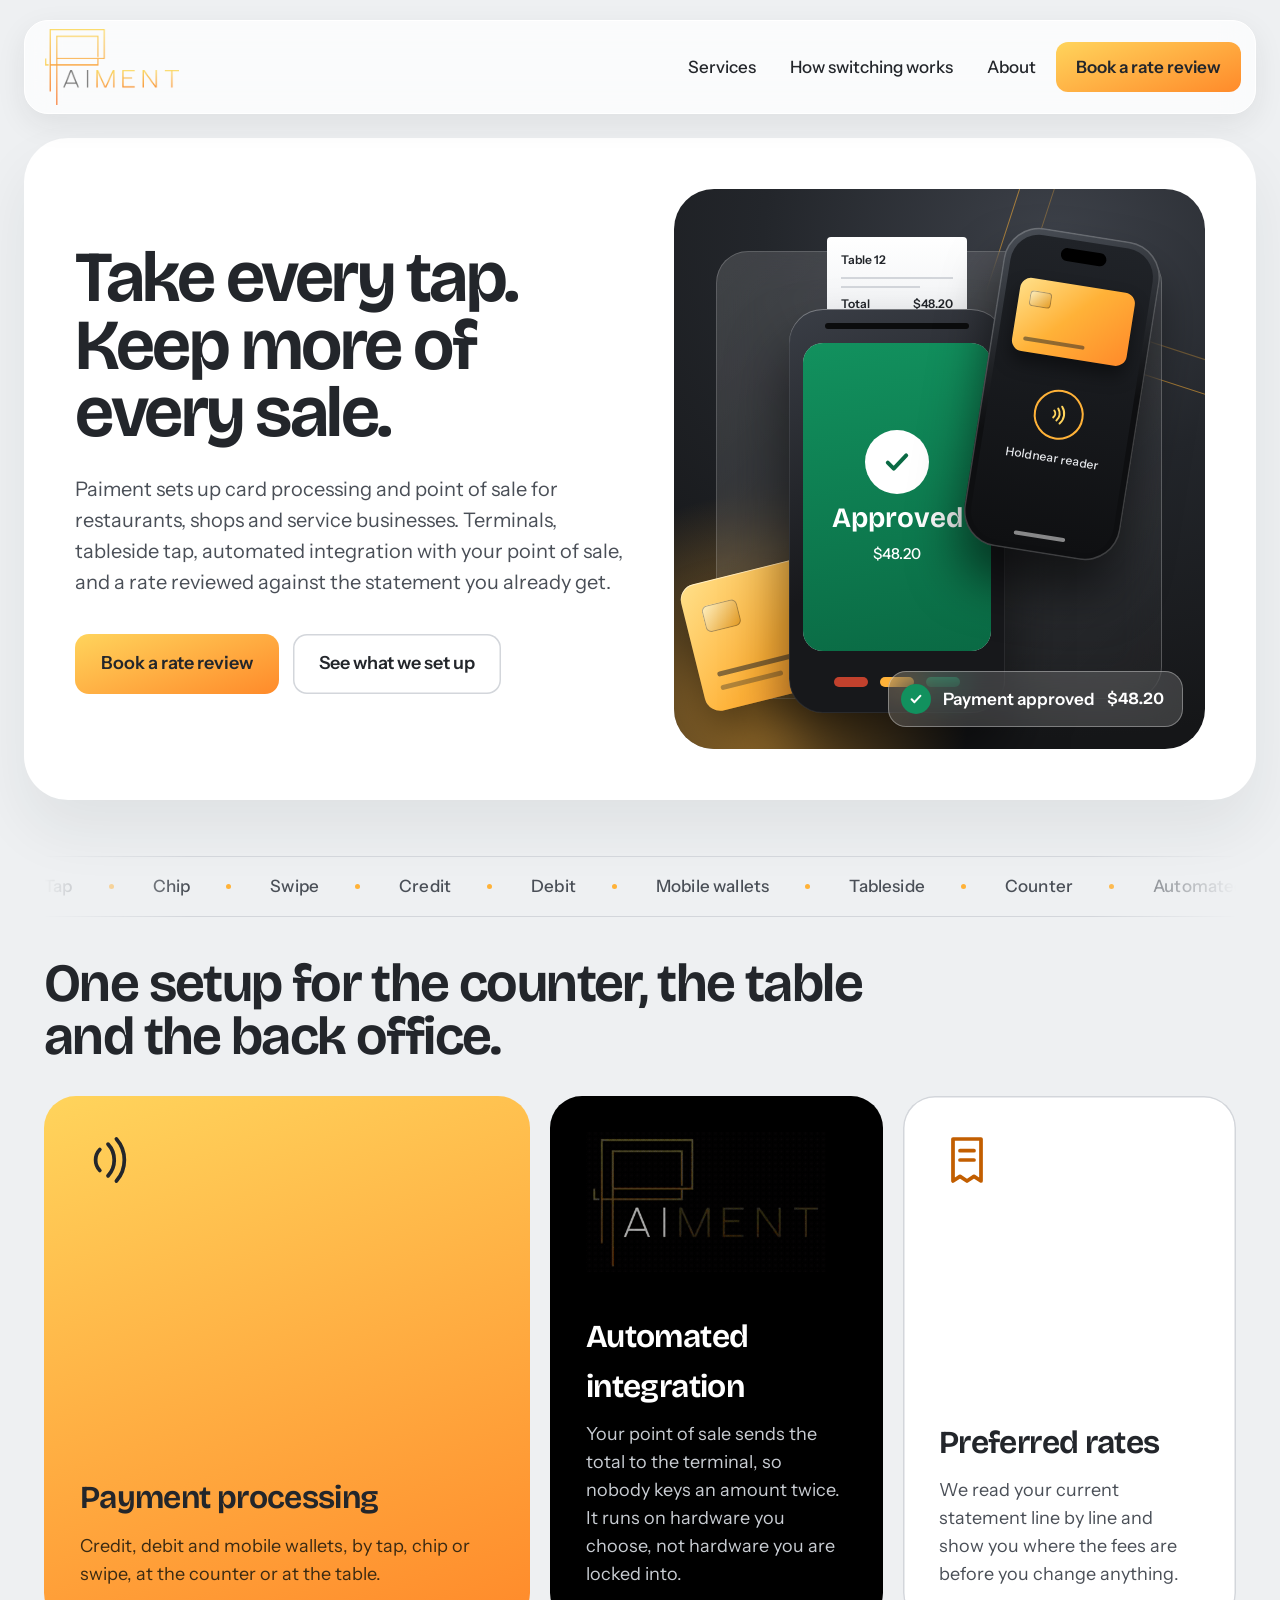
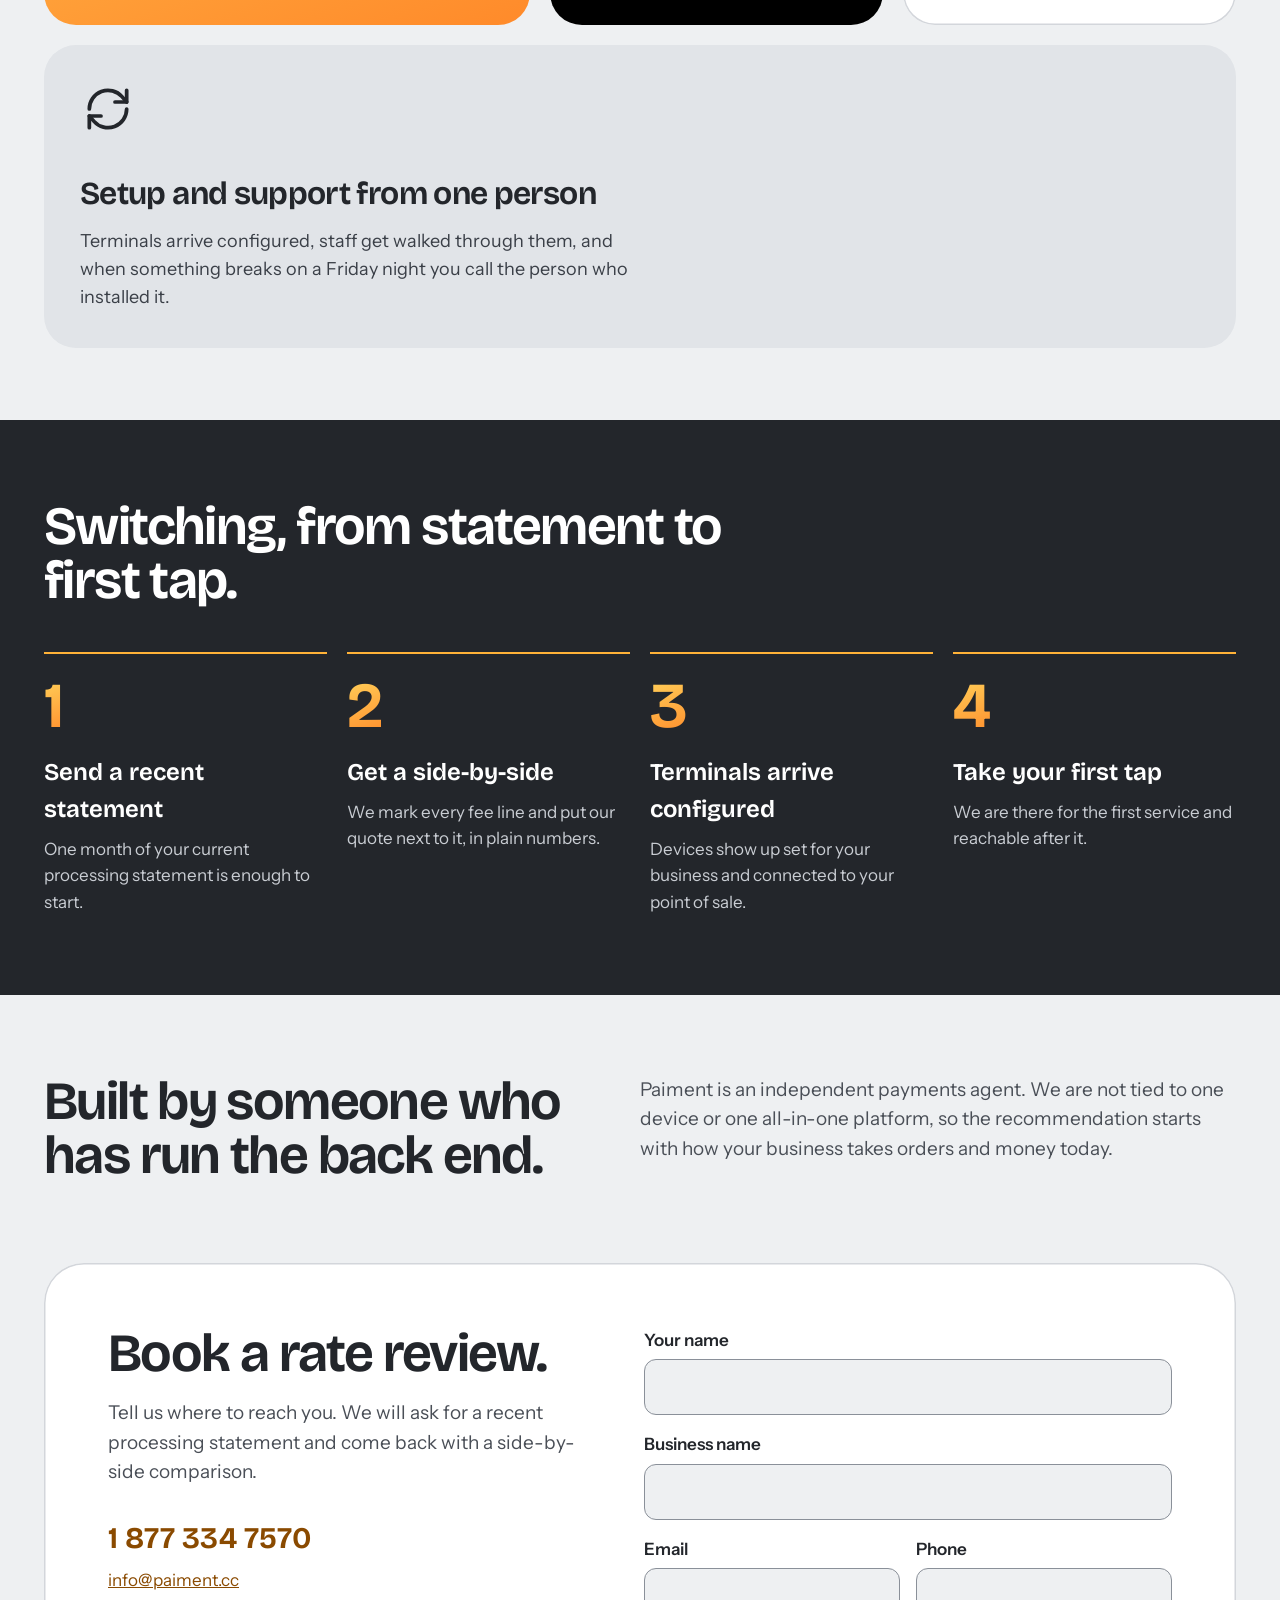
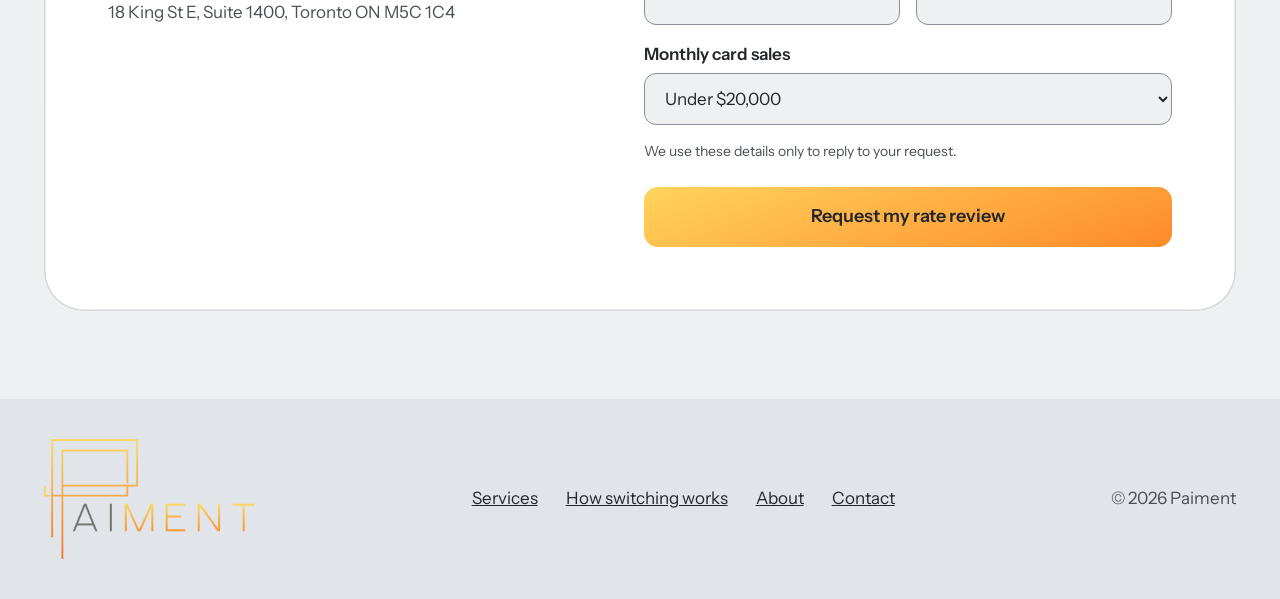
==== index.html @ a641438f "Add paiment.cc site, lead form, lead tracker and cPanel deploy config Co-Authored-By: Claude Fable 5" ====
<!doctype html>
<html lang="en">
<head>
<meta charset="utf-8">
<meta name="viewport" content="width=device-width, initial-scale=1">
<title>Paiment | Card processing and point of sale</title>
<meta name="description" content="Paiment sets up card processing and point of sale for restaurants, shops and service businesses: terminals, tableside tap, automated integration and a rate review.">
<meta property="og:title" content="Paiment: card processing and point of sale">
<meta property="og:description" content="Terminals, tableside tap, automated integration and a rate reviewed against your current statement.">
<meta property="og:type" content="website">
<link rel="icon" type="image/png" href="assets/favicon.png">
<link rel="preconnect" href="https://fonts.googleapis.com">
<link rel="preconnect" href="https://fonts.gstatic.com" crossorigin>
<link rel="stylesheet" href="https://fonts.googleapis.com/css2?family=Bricolage+Grotesque:opsz,wght@12..96,400..700&family=Instrument+Sans:wght@400;500;600&display=swap">
<link rel="stylesheet" href="assets/site.css">
<link rel="canonical" href="https://paiment.cc/">
<script type="application/ld+json">{"@context": "https://schema.org", "@type": "ProfessionalService", "name": "Paiment", "url": "https://paiment.cc/", "logo": "https://paiment.cc/assets/logo.png", "telephone": "+1-877-334-7570", "email": "info@paiment.cc", "description": "Card processing and point of sale setup for restaurants, shops and service businesses.", "address": {"@type": "PostalAddress", "streetAddress": "18 King St E, Suite 1400", "addressLocality": "Toronto", "addressRegion": "ON", "postalCode": "M5C 1C4", "addressCountry": "CA"}, "areaServed": ["CA", "US"]}</script>
<script>try{if(sessionStorage.getItem("paimentIntro")){document.documentElement.className+=" no-intro"}else{sessionStorage.setItem("paimentIntro","1")}}catch(e){}</script>
</head>
<body>
<div style="position: relative; font-family: 'Instrument Sans', system-ui, sans-serif; background: #EEF0F2; color: #23262B; font-size: 17px; line-height: 1.55">

<div class="intro" aria-hidden="true" style="position: absolute; top: 0; left: 0; right: 0; height: 800px; background-color: rgba(0,0,0,0); z-index: 50; pointer-events: none; overflow: hidden; visibility: hidden">
<div style="position: relative; height: 100%; max-width: 1240px; margin: 0 auto; padding: 0 24px">
<img class="intro-gif" src="assets/logo-anim.gif" alt="" style="position: absolute; left: calc(50% - 325px); top: 130px; width: 650px; height: 520px; opacity: 0">
<img class="intro-logo" src="assets/logo.png" alt="" style="position: absolute; left: 45px; top: 29px; height: 76px; width: auto">
</div>
</div>

<header style="padding: 20px 24px 0">
<nav aria-label="Main" style="max-width: 1240px; margin: 0 auto; box-sizing: border-box; background: rgba(255,255,255,0.72); border: 1px solid #FFFFFF; box-shadow: 0 10px 30px rgba(35,38,43,0.08); backdrop-filter: blur(16px); -webkit-backdrop-filter: blur(16px); border-radius: 24px; padding: 8px 14px 8px 20px; display: flex; flex-wrap: wrap; align-items: center; justify-content: space-between; gap: 12px 28px">
<a href="#top" aria-label="Paiment home" style="display: flex; align-items: center"><img src="assets/logo.png" alt="Paiment" style="height: 76px; width: auto; display: block"></a>
<div class="navlinks" style="display: flex; flex-wrap: wrap; align-items: center; gap: 4px 6px">
<a href="#services" style="color: #23262B; text-decoration: none; padding: 12px 14px; font-weight: 500">Services</a>
<a href="#switching" style="color: #23262B; text-decoration: none; padding: 12px 14px; font-weight: 500">How switching works</a>
<a href="#about" style="color: #23262B; text-decoration: none; padding: 12px 14px; font-weight: 500">About</a>
<a href="#contact" class="btn-gold" style="background: linear-gradient(160deg, #FFD45C, #FF8A2A); color: #23262B; text-decoration: none; padding: 12px 20px; border-radius: 12px; font-weight: 600">Book a rate review</a>
</div>
</nav>
</header>

<section id="top" style="max-width: 1240px; width: calc(100% - 48px); margin: 24px auto 56px; box-sizing: border-box; background: #FFFFFF; border-radius: 44px; box-shadow: 0 30px 60px rgba(35,38,43,0.07); padding: clamp(16px, 4vw, 56px); display: flex; flex-wrap: wrap; align-items: center; gap: 48px">
<div style="flex: 1 1 460px; min-width: 0">
<h1 style="margin: 0; font-family: 'Bricolage Grotesque', sans-serif; font-weight: 650; font-size: clamp(42px, 5.6vw, 80px); line-height: 0.94; letter-spacing: -0.035em">Take every tap. Keep more of every sale.</h1>
<p style="margin: 28px 0 0; max-width: 34em; font-size: 20px; color: #4A4F57">Paiment sets up card processing and point of sale for restaurants, shops and service businesses. Terminals, tableside tap, automated integration with your point of sale, and a rate reviewed against the statement you already get.</p>
<div style="margin-top: 36px; display: flex; flex-wrap: wrap; gap: 14px">
<a href="#contact" class="btn-gold foil" style="background: linear-gradient(160deg, #FFD45C, #FF8A2A); color: #23262B; text-decoration: none; padding: 16px 26px; border-radius: 14px; font-weight: 600; font-size: 18px">Book a rate review</a>
<a href="#services" style="background: #FFFFFF; color: #23262B; text-decoration: none; padding: 16px 26px; border-radius: 14px; font-weight: 600; font-size: 18px; box-shadow: inset 0 0 0 1.5px #D3D6DB">See what we set up</a>
</div>
</div>

<div role="img" aria-label="A phone taps a payment terminal, the terminal shows the payment as approved and prints a receipt" style="flex: 1 1 440px; min-width: 0; position: relative; height: 560px; border-radius: 40px; overflow: hidden; background: radial-gradient(120% 90% at 72% 8%, #3D4149 0%, #23262B 46%, #151618 100%)">
<div style="position: absolute; width: 460px; height: 460px; left: -150px; bottom: -190px; background: radial-gradient(circle, rgba(255,178,56,0.6), rgba(255,138,42,0) 66%)"></div>
<div class="spin" style="position: absolute; width: 280px; height: 280px; right: -90px; top: -100px; border-radius: 36px; border: 1.5px solid rgba(255,178,56,0.55); outline: 1.5px solid rgba(255,178,56,0.3); outline-offset: -34px; transform: rotate(18deg)"></div>
<div style="position: absolute; left: 8%; right: 8%; top: 11%; bottom: 9%; border-radius: 32px; background: linear-gradient(135deg, rgba(255,255,255,0.14), rgba(255,255,255,0.03)); border: 1px solid rgba(255,255,255,0.2); backdrop-filter: blur(20px); -webkit-backdrop-filter: blur(20px)"></div>

<div class="float foil" style="position: absolute; left: 3%; bottom: 58px; width: 208px; height: 130px; border-radius: 16px; background: linear-gradient(135deg, #FFE08A, #FFB238 46%, #FF8A2A); box-shadow: 0 24px 40px rgba(0,0,0,0.45), inset 0 1px 0 rgba(255,255,255,0.6); transform: rotate(-14deg)">
<div style="position: absolute; left: 18px; top: 24px; width: 36px; height: 27px; border-radius: 6px; background: linear-gradient(135deg, #FFF1C2, #E59A1F); box-shadow: inset 0 0 0 1px rgba(35,38,43,0.35)"></div>
<div style="position: absolute; left: 18px; bottom: 34px; width: 120px; height: 5px; border-radius: 3px; background: rgba(35,38,43,0.55)"></div>
<div style="position: absolute; left: 18px; bottom: 20px; width: 64px; height: 5px; border-radius: 3px; background: rgba(35,38,43,0.35)"></div>
</div>

<div style="position: absolute; left: 50%; bottom: 36px; width: 216px; height: 404px; margin-left: -150px">
<div class="tp-receipt" style="position: absolute; left: 38px; top: -72px; width: 140px; height: 112px; box-sizing: border-box; background: linear-gradient(180deg, #FFFFFF, #ECEEF1); border-radius: 4px 4px 0 0; padding: 14px 14px 0; font-size: 12px; color: #23262B; display: flex; flex-direction: column; gap: 7px">
<div style="font-weight: 600">Table 12</div>
<div style="height: 2px; background: #D3D6DB"></div>
<div style="height: 2px; width: 70%; background: #D3D6DB"></div>
<div style="display: flex; justify-content: space-between; font-weight: 600"><span>Total</span><span>$48.20</span></div>
</div>
<div style="position: absolute; inset: 0; border-radius: 34px; background: linear-gradient(160deg, #3A3E46, #17181B 62%); box-shadow: 0 40px 60px rgba(0,0,0,0.55), inset 0 1px 0 rgba(255,255,255,0.28), inset 0 0 0 1px rgba(255,255,255,0.08)">
<div style="position: absolute; left: 36px; right: 36px; top: 14px; height: 6px; border-radius: 3px; background: #0B0C0D"></div>
<div style="position: absolute; left: 14px; right: 14px; top: 34px; bottom: 62px; border-radius: 20px; background: #F6F7F9; overflow: hidden; box-shadow: inset 0 0 0 1px rgba(0,0,0,0.25)">
<div class="tp-ask" style="position: absolute; inset: 0; opacity: 0; display: flex; flex-direction: column; align-items: center; justify-content: center; gap: 10px; color: #23262B">
<div style="width: 64px; height: 64px; border-radius: 50%; background: linear-gradient(160deg, #FFD45C, #FF8A2A); display: flex; align-items: center; justify-content: center">
<svg aria-hidden="true" width="34" height="34" viewBox="0 0 24 24" fill="none" stroke="#23262B" stroke-width="2" stroke-linecap="round"><path d="M7 15.5a5 5 0 0 0 0-7"></path><path d="M10.6 18a9 9 0 0 0 0-12"></path><path d="M14.2 20.5a13 13 0 0 0 0-17"></path></svg>
</div>
<div style="font-size: 14px; font-weight: 500; color: #4A4F57">Tap to pay</div>
<div style="font-family: 'Bricolage Grotesque', sans-serif; font-weight: 650; font-size: 42px; line-height: 1; letter-spacing: -0.02em">$48.20</div>
</div>
<div class="tp-ok" style="position: absolute; inset: 0; background: linear-gradient(170deg, #12915E, #0A6A44); color: #FFFFFF; display: flex; flex-direction: column; align-items: center; justify-content: center; gap: 10px">
<div style="width: 64px; height: 64px; border-radius: 50%; background: #FFFFFF; display: flex; align-items: center; justify-content: center">
<svg aria-hidden="true" width="34" height="34" viewBox="0 0 24 24" fill="none" stroke="#0A6A44" stroke-width="2.8" stroke-linecap="round" stroke-linejoin="round"><path d="M5.5 12.5l4.2 4.2 8.8-9.4"></path></svg>
</div>
<div style="font-family: 'Bricolage Grotesque', sans-serif; font-weight: 650; font-size: 28px; line-height: 1">Approved</div>
<div style="font-size: 15px; font-weight: 500">$48.20</div>
</div>
</div>
<div style="position: absolute; left: 0; right: 0; bottom: 26px; display: flex; justify-content: center; gap: 12px">
<div style="width: 34px; height: 10px; border-radius: 5px; background: #C2412D"></div>
<div style="width: 34px; height: 10px; border-radius: 5px; background: #FFB238"></div>
<div style="width: 34px; height: 10px; border-radius: 5px; background: #12915E"></div>
</div>
</div>
</div>

<div style="position: absolute; left: 50%; top: 178px; margin-left: 72px; width: 0; height: 0">
<div class="tp-wave" style="position: absolute; left: -35px; top: -35px; width: 70px; height: 70px; box-sizing: border-box; border-radius: 50%; border: 2px solid #FFD45C; box-shadow: 0 0 18px rgba(255,178,56,0.7); opacity: 0"></div>
<div class="tp-wave tp-wave2" style="position: absolute; left: -65px; top: -65px; width: 130px; height: 130px; box-sizing: border-box; border-radius: 50%; border: 2px solid rgba(255,212,92,0.7); opacity: 0"></div>
<div class="tp-wave tp-wave3" style="position: absolute; left: -95px; top: -95px; width: 190px; height: 190px; box-sizing: border-box; border-radius: 50%; border: 2px solid rgba(255,212,92,0.4); opacity: 0"></div>
</div>

<div class="tp-phone" style="position: absolute; left: 50%; top: 44px; margin-left: 44px; width: 158px; height: 322px; box-sizing: border-box; border-radius: 36px; background: linear-gradient(160deg, #4A4F57, #0E0F11 55%); box-shadow: 0 34px 50px rgba(0,0,0,0.55), inset 0 0 0 1.5px rgba(255,255,255,0.2); padding: 7px; transform: rotate(9deg)">
<div style="position: relative; height: 100%; border-radius: 29px; background: linear-gradient(180deg, #202328, #0F1012); overflow: hidden">
<div style="position: absolute; left: 50%; top: 9px; width: 46px; height: 13px; margin-left: -23px; border-radius: 7px; background: #000000"></div>
<div class="foil" style="position: absolute; left: 14px; right: 14px; top: 44px; height: 74px; border-radius: 11px; background: linear-gradient(135deg, #FFE08A, #FFB238 46%, #FF8A2A); box-shadow: 0 10px 18px rgba(0,0,0,0.45)">
<div style="position: absolute; left: 11px; top: 12px; width: 22px; height: 16px; border-radius: 4px; background: linear-gradient(135deg, #FFF1C2, #E59A1F); box-shadow: inset 0 0 0 1px rgba(35,38,43,0.35)"></div>
<div style="position: absolute; left: 11px; bottom: 11px; width: 62px; height: 4px; border-radius: 2px; background: rgba(35,38,43,0.5)"></div>
</div>
<div style="position: absolute; left: 0; right: 0; top: 150px; display: flex; flex-direction: column; align-items: center; gap: 10px">
<div style="width: 46px; height: 46px; border-radius: 50%; border: 2px solid #FFB238; display: flex; align-items: center; justify-content: center">
<svg aria-hidden="true" width="24" height="24" viewBox="0 0 24 24" fill="none" stroke="#FFD45C" stroke-width="2" stroke-linecap="round"><path d="M7 15.5a5 5 0 0 0 0-7"></path><path d="M10.6 18a9 9 0 0 0 0-12"></path><path d="M14.2 20.5a13 13 0 0 0 0-17"></path></svg>
</div>
<div style="font-size: 12px; font-weight: 500; color: #E4E6EA">Hold near reader</div>
</div>
<div style="position: absolute; left: 50%; bottom: 8px; width: 52px; height: 4px; margin-left: -26px; border-radius: 2px; background: rgba(255,255,255,0.5)"></div>
</div>
</div>

<div class="tp-toast" style="position: absolute; right: 22px; bottom: 22px; padding: 12px 18px 12px 12px; border-radius: 18px; background: rgba(255,255,255,0.16); border: 1px solid rgba(255,255,255,0.34); backdrop-filter: blur(18px); -webkit-backdrop-filter: blur(18px); color: #FFFFFF; display: flex; align-items: center; gap: 12px">
<span style="width: 30px; height: 30px; border-radius: 50%; background: #12915E; display: flex; align-items: center; justify-content: center"><svg aria-hidden="true" width="16" height="16" viewBox="0 0 24 24" fill="none" stroke="#FFFFFF" stroke-width="3.2" stroke-linecap="round" stroke-linejoin="round"><path d="M5.5 12.5l4.2 4.2 8.8-9.4"></path></svg></span>
<span style="font-weight: 600">Payment approved</span>
<span style="font-family: 'Bricolage Grotesque', sans-serif; font-weight: 650">$48.20</span>
</div>
</div>
</section>

<div aria-hidden="true" style="max-width: 1240px; margin: 0 auto; box-sizing: border-box; padding: 0 24px">
<div style="overflow: hidden; padding: 16px 0; border-top: 1px solid #D3D6DB; border-bottom: 1px solid #D3D6DB; -webkit-mask-image: linear-gradient(90deg, transparent, #000 12%, #000 88%, transparent); mask-image: linear-gradient(90deg, transparent, #000 12%, #000 88%, transparent)">
<div class="marq">

<span style="display: inline-flex; align-items: center; gap: 36px; margin-right: 36px; font-size: 17px; font-weight: 500; letter-spacing: 0.01em; color: #4A4F57">Tap<span style="width: 5px; height: 5px; border-radius: 50%; background: #FFB238"></span></span>

<span style="display: inline-flex; align-items: center; gap: 36px; margin-right: 36px; font-size: 17px; font-weight: 500; letter-spacing: 0.01em; color: #4A4F57">Chip<span style="width: 5px; height: 5px; border-radius: 50%; background: #FFB238"></span></span>

<span style="display: inline-flex; align-items: center; gap: 36px; margin-right: 36px; font-size: 17px; font-weight: 500; letter-spacing: 0.01em; color: #4A4F57">Swipe<span style="width: 5px; height: 5px; border-radius: 50%; background: #FFB238"></span></span>

<span style="display: inline-flex; align-items: center; gap: 36px; margin-right: 36px; font-size: 17px; font-weight: 500; letter-spacing: 0.01em; color: #4A4F57">Credit<span style="width: 5px; height: 5px; border-radius: 50%; background: #FFB238"></span></span>

<span style="display: inline-flex; align-items: center; gap: 36px; margin-right: 36px; font-size: 17px; font-weight: 500; letter-spacing: 0.01em; color: #4A4F57">Debit<span style="width: 5px; height: 5px; border-radius: 50%; background: #FFB238"></span></span>

<span style="display: inline-flex; align-items: center; gap: 36px; margin-right: 36px; font-size: 17px; font-weight: 500; letter-spacing: 0.01em; color: #4A4F57">Mobile wallets<span style="width: 5px; height: 5px; border-radius: 50%; background: #FFB238"></span></span>

<span style="display: inline-flex; align-items: center; gap: 36px; margin-right: 36px; font-size: 17px; font-weight: 500; letter-spacing: 0.01em; color: #4A4F57">Tableside<span style="width: 5px; height: 5px; border-radius: 50%; background: #FFB238"></span></span>

<span style="display: inline-flex; align-items: center; gap: 36px; margin-right: 36px; font-size: 17px; font-weight: 500; letter-spacing: 0.01em; color: #4A4F57">Counter<span style="width: 5px; height: 5px; border-radius: 50%; background: #FFB238"></span></span>

<span style="display: inline-flex; align-items: center; gap: 36px; margin-right: 36px; font-size: 17px; font-weight: 500; letter-spacing: 0.01em; color: #4A4F57">Automated integration<span style="width: 5px; height: 5px; border-radius: 50%; background: #FFB238"></span></span>

<span style="display: inline-flex; align-items: center; gap: 36px; margin-right: 36px; font-size: 17px; font-weight: 500; letter-spacing: 0.01em; color: #4A4F57">Tap<span style="width: 5px; height: 5px; border-radius: 50%; background: #FFB238"></span></span>

<span style="display: inline-flex; align-items: center; gap: 36px; margin-right: 36px; font-size: 17px; font-weight: 500; letter-spacing: 0.01em; color: #4A4F57">Chip<span style="width: 5px; height: 5px; border-radius: 50%; background: #FFB238"></span></span>

<span style="display: inline-flex; align-items: center; gap: 36px; margin-right: 36px; font-size: 17px; font-weight: 500; letter-spacing: 0.01em; color: #4A4F57">Swipe<span style="width: 5px; height: 5px; border-radius: 50%; background: #FFB238"></span></span>

<span style="display: inline-flex; align-items: center; gap: 36px; margin-right: 36px; font-size: 17px; font-weight: 500; letter-spacing: 0.01em; color: #4A4F57">Credit<span style="width: 5px; height: 5px; border-radius: 50%; background: #FFB238"></span></span>

<span style="display: inline-flex; align-items: center; gap: 36px; margin-right: 36px; font-size: 17px; font-weight: 500; letter-spacing: 0.01em; color: #4A4F57">Debit<span style="width: 5px; height: 5px; border-radius: 50%; background: #FFB238"></span></span>

<span style="display: inline-flex; align-items: center; gap: 36px; margin-right: 36px; font-size: 17px; font-weight: 500; letter-spacing: 0.01em; color: #4A4F57">Mobile wallets<span style="width: 5px; height: 5px; border-radius: 50%; background: #FFB238"></span></span>

<span style="display: inline-flex; align-items: center; gap: 36px; margin-right: 36px; font-size: 17px; font-weight: 500; letter-spacing: 0.01em; color: #4A4F57">Tableside<span style="width: 5px; height: 5px; border-radius: 50%; background: #FFB238"></span></span>

<span style="display: inline-flex; align-items: center; gap: 36px; margin-right: 36px; font-size: 17px; font-weight: 500; letter-spacing: 0.01em; color: #4A4F57">Counter<span style="width: 5px; height: 5px; border-radius: 50%; background: #FFB238"></span></span>

<span style="display: inline-flex; align-items: center; gap: 36px; margin-right: 36px; font-size: 17px; font-weight: 500; letter-spacing: 0.01em; color: #4A4F57">Automated integration<span style="width: 5px; height: 5px; border-radius: 50%; background: #FFB238"></span></span>

</div>
</div>
</div>

<section id="services" style="max-width: 1240px; margin: 0 auto; box-sizing: border-box; padding: 40px 24px 72px">
<h2 style="margin: 0 0 32px; max-width: 16em; font-family: 'Bricolage Grotesque', sans-serif; font-weight: 650; font-size: clamp(34px, 4.2vw, 56px); line-height: 1; letter-spacing: -0.03em">One setup for the counter, the table and the back office.</h2>
<div style="display: flex; flex-wrap: wrap; gap: 20px">
<article class="tile foil" style="flex: 2 1 420px; min-width: 0; box-sizing: border-box; background: linear-gradient(160deg, #FFD45C, #FF8A2A); color: #23262B; border-radius: 32px; padding: 36px; min-height: 300px; display: flex; flex-direction: column; justify-content: space-between; gap: 40px">
<svg aria-hidden="true" width="56" height="56" viewBox="0 0 24 24" fill="none" stroke="#23262B" stroke-width="1.6" stroke-linecap="round"><path d="M8.5 16.5a6.5 6.5 0 0 1 0-9"></path><path d="M12 18.8a10 10 0 0 0 0-13.6"></path><path d="M15.6 21a13.6 13.6 0 0 0 0-18"></path></svg>
<div>
<h3 style="margin: 0 0 10px; font-family: 'Bricolage Grotesque', sans-serif; font-weight: 650; font-size: 32px; letter-spacing: -0.02em">Payment processing</h3>
<p style="margin: 0; max-width: 30em; font-size: 18px; color: #3B2A12">Credit, debit and mobile wallets, by tap, chip or swipe, at the counter or at the table.</p>
</div>
</article>
<article class="tile" style="flex: 1 1 300px; min-width: 0; box-sizing: border-box; background: #000000; color: #FFFFFF; border-radius: 32px; padding: 36px; min-height: 300px; display: flex; flex-direction: column; justify-content: space-between; gap: 40px">
<div style="position: relative; width: 240px; max-width: 100%; height: 140px; overflow: hidden"><img src="assets/logo-anim.gif" alt="Animated Paiment logo. The letters AI appear first, then the rest of the name." style="position: absolute; left: -85px; top: -48px; width: 390px; height: auto; max-width: none"></div>
<div>
<h3 style="margin: 0 0 10px; font-family: 'Bricolage Grotesque', sans-serif; font-weight: 650; font-size: 32px; letter-spacing: -0.02em">Automated integration</h3>
<p style="margin: 0; font-size: 18px; color: #C9CDD3">Your point of sale sends the total to the terminal, so nobody keys an amount twice. It runs on hardware you choose, not hardware you are locked into.</p>
</div>
</article>
<article class="tile" style="flex: 1 1 300px; min-width: 0; box-sizing: border-box; background: #FFFFFF; border-radius: 32px; padding: 36px; min-height: 260px; display: flex; flex-direction: column; justify-content: space-between; gap: 32px; box-shadow: inset 0 0 0 1.5px #D3D6DB">
<svg aria-hidden="true" width="56" height="56" viewBox="0 0 24 24" fill="none" stroke="#C25E00" stroke-width="1.6" stroke-linecap="round" stroke-linejoin="round"><path d="M6 3h12v18l-3-2-3 2-3-2-3 2z"></path><path d="M9 8h6M9 12h6"></path></svg>
<div>
<h3 style="margin: 0 0 10px; font-family: 'Bricolage Grotesque', sans-serif; font-weight: 650; font-size: 32px; letter-spacing: -0.02em">Preferred rates</h3>
<p style="margin: 0; font-size: 18px; color: #4A4F57">We read your current statement line by line and show you where the fees are before you change anything.</p>
</div>
</article>
<article class="tile" style="flex: 2 1 420px; min-width: 0; box-sizing: border-box; background: #E1E4E8; border-radius: 32px; padding: 36px; min-height: 260px; display: flex; flex-direction: column; justify-content: space-between; gap: 32px">
<svg aria-hidden="true" width="56" height="56" viewBox="0 0 24 24" fill="none" stroke="#23262B" stroke-width="1.6" stroke-linecap="round" stroke-linejoin="round"><path d="M4 12a8 8 0 0 1 14-5.3L20 9"></path><path d="M20 4v5h-5"></path><path d="M20 12a8 8 0 0 1-14 5.3L4 15"></path><path d="M4 20v-5h5"></path></svg>
<div>
<h3 style="margin: 0 0 10px; font-family: 'Bricolage Grotesque', sans-serif; font-weight: 650; font-size: 32px; letter-spacing: -0.02em">Setup and support from one person</h3>
<p style="margin: 0; max-width: 32em; font-size: 18px; color: #3A3F47">Terminals arrive configured, staff get walked through them, and when something breaks on a Friday night you call the person who installed it.</p>
</div>
</article>
</div>
</section>

<section id="switching" style="background: #23262B; color: #FFFFFF">
<div style="max-width: 1240px; margin: 0 auto; box-sizing: border-box; padding: 80px 24px">
<h2 style="margin: 0 0 44px; max-width: 14em; font-family: 'Bricolage Grotesque', sans-serif; font-weight: 650; font-size: clamp(34px, 4.2vw, 56px); line-height: 1; letter-spacing: -0.03em">Switching, from statement to first tap.</h2>
<ol style="list-style: none; margin: 0; padding: 0; display: flex; flex-wrap: wrap; gap: 20px">

<li style="flex: 1 1 240px; min-width: 0; box-sizing: border-box; border-top: 2px solid #FFB238; padding-top: 20px">
<div class="goldtext" style="display: inline-block; font-family: 'Bricolage Grotesque', sans-serif; font-weight: 650; font-size: 64px; line-height: 1">1</div>
<h3 style="margin: 16px 0 8px; font-family: 'Bricolage Grotesque', sans-serif; font-weight: 650; font-size: 24px">Send a recent statement</h3>
<p style="margin: 0; color: #C9CDD3">One month of your current processing statement is enough to start.</p>
</li>

<li style="flex: 1 1 240px; min-width: 0; box-sizing: border-box; border-top: 2px solid #FFB238; padding-top: 20px">
<div class="goldtext" style="display: inline-block; font-family: 'Bricolage Grotesque', sans-serif; font-weight: 650; font-size: 64px; line-height: 1">2</div>
<h3 style="margin: 16px 0 8px; font-family: 'Bricolage Grotesque', sans-serif; font-weight: 650; font-size: 24px">Get a side-by-side</h3>
<p style="margin: 0; color: #C9CDD3">We mark every fee line and put our quote next to it, in plain numbers.</p>
</li>

<li style="flex: 1 1 240px; min-width: 0; box-sizing: border-box; border-top: 2px solid #FFB238; padding-top: 20px">
<div class="goldtext" style="display: inline-block; font-family: 'Bricolage Grotesque', sans-serif; font-weight: 650; font-size: 64px; line-height: 1">3</div>
<h3 style="margin: 16px 0 8px; font-family: 'Bricolage Grotesque', sans-serif; font-weight: 650; font-size: 24px">Terminals arrive configured</h3>
<p style="margin: 0; color: #C9CDD3">Devices show up set for your business and connected to your point of sale.</p>
</li>

<li style="flex: 1 1 240px; min-width: 0; box-sizing: border-box; border-top: 2px solid #FFB238; padding-top: 20px">
<div class="goldtext" style="display: inline-block; font-family: 'Bricolage Grotesque', sans-serif; font-weight: 650; font-size: 64px; line-height: 1">4</div>
<h3 style="margin: 16px 0 8px; font-family: 'Bricolage Grotesque', sans-serif; font-weight: 650; font-size: 24px">Take your first tap</h3>
<p style="margin: 0; color: #C9CDD3">We are there for the first service and reachable after it.</p>
</li>

</ol>
</div>
</section>

<section id="about" style="max-width: 1240px; margin: 0 auto; box-sizing: border-box; padding: 80px 24px; display: flex; flex-wrap: wrap; gap: 40px">
<h2 style="flex: 1 1 380px; min-width: 0; margin: 0; font-family: 'Bricolage Grotesque', sans-serif; font-weight: 650; font-size: clamp(34px, 4.2vw, 56px); line-height: 1; letter-spacing: -0.03em">Built by someone who has run the back end.</h2>
<div style="flex: 1 1 420px; min-width: 0; font-size: 19px; color: #4A4F57">
<p style="margin: 0">Paiment is an independent payments agent. We are not tied to one device or one all-in-one platform, so the recommendation starts with how your business takes orders and money today.</p>
</div>
</section>

<section id="contact" style="max-width: 1240px; margin: 0 auto; box-sizing: border-box; padding: 0 24px 88px">
<div style="background: #FFFFFF; border-radius: 40px; box-shadow: inset 0 0 0 1.5px #D3D6DB; padding: clamp(28px, 5vw, 64px); display: flex; flex-wrap: wrap; gap: 48px">
<div style="flex: 1 1 340px; min-width: 0">
<h2 style="margin: 0 0 18px; font-family: 'Bricolage Grotesque', sans-serif; font-weight: 650; font-size: clamp(34px, 4.2vw, 56px); line-height: 1; letter-spacing: -0.03em">Book a rate review.</h2>
<p style="margin: 0 0 28px; font-size: 19px; color: #4A4F57">Tell us where to reach you. We will ask for a recent processing statement and come back with a side-by-side comparison.</p>
<p style="margin: 0 0 6px"><a href="tel:+18773347570" style="font-family: 'Bricolage Grotesque', sans-serif; font-weight: 650; font-size: 30px; text-decoration: none">1 877 334 7570</a></p>
<p style="margin: 0 0 6px"><a href="mailto:info@paiment.cc">info@paiment.cc</a></p>
<p style="margin: 0; color: #4A4F57">18 King St E, Suite 1400, Toronto ON M5C 1C4</p>
</div>
<form action="lead.php" method="post" style="flex: 1 1 380px; min-width: 0; display: flex; flex-direction: column; gap: 16px">
<div style="display: flex; flex-direction: column; gap: 6px">
<label for="f-name" style="font-weight: 600">Your name</label>
<input id="f-name" name="name" type="text" required maxlength="120" autocomplete="name" style="font: inherit; padding: 14px 16px; border-radius: 12px; border: 1.5px solid #8A9099; background: #EEF0F2; color: #23262B">
</div>
<div style="display: flex; flex-direction: column; gap: 6px">
<label for="f-biz" style="font-weight: 600">Business name</label>
<input id="f-biz" name="business" type="text" required maxlength="160" autocomplete="organization" style="font: inherit; padding: 14px 16px; border-radius: 12px; border: 1.5px solid #8A9099; background: #EEF0F2; color: #23262B">
</div>
<div style="display: flex; flex-wrap: wrap; gap: 16px">
<div style="flex: 1 1 180px; min-width: 0; display: flex; flex-direction: column; gap: 6px">
<label for="f-email" style="font-weight: 600">Email</label>
<input id="f-email" name="email" type="email" required maxlength="160" autocomplete="email" style="font: inherit; padding: 14px 16px; border-radius: 12px; border: 1.5px solid #8A9099; background: #EEF0F2; color: #23262B">
</div>
<div style="flex: 1 1 180px; min-width: 0; display: flex; flex-direction: column; gap: 6px">
<label for="f-phone" style="font-weight: 600">Phone</label>
<input id="f-phone" name="phone" type="tel" maxlength="40" autocomplete="tel" style="font: inherit; padding: 14px 16px; border-radius: 12px; border: 1.5px solid #8A9099; background: #EEF0F2; color: #23262B">
</div>
</div>
<div style="display: flex; flex-direction: column; gap: 6px">
<label for="f-vol" style="font-weight: 600">Monthly card sales</label>
<select id="f-vol" name="volume" style="font: inherit; padding: 14px 16px; border-radius: 12px; border: 1.5px solid #8A9099; background: #EEF0F2; color: #23262B">
<option>Under $20,000</option>
<option>$20,000 to $75,000</option>
<option>$75,000 to $250,000</option>
<option>Over $250,000</option>
</select>
</div>
<div style="position: absolute; left: -9999px" aria-hidden="true"><label for="f-web">Leave this empty</label><input id="f-web" name="website" type="text" tabindex="-1" autocomplete="off"></div>
<p style="margin: 0; font-size: 14px; color: #4A4F57">We use these details only to reply to your request.</p>
<button type="submit" style="font: inherit; font-weight: 600; font-size: 18px; margin-top: 8px; padding: 16px 26px; border: 0; border-radius: 14px; background: linear-gradient(160deg, #FFD45C, #FF8A2A); color: #23262B; cursor: pointer">Request my rate review</button>
</form>
</div>
</section>

<footer style="background: #E1E4E8; color: #4A4F57">
<div style="max-width: 1240px; margin: 0 auto; box-sizing: border-box; padding: 40px 24px; display: flex; flex-wrap: wrap; align-items: center; justify-content: space-between; gap: 16px 32px">
<img src="assets/logo.png" alt="Paiment" style="height: 120px; width: auto; display: block">
<div style="display: flex; flex-wrap: wrap; gap: 4px 8px">
<a href="#services" style="color: #23262B; padding: 12px 10px">Services</a>
<a href="#switching" style="color: #23262B; padding: 12px 10px">How switching works</a>
<a href="#about" style="color: #23262B; padding: 12px 10px">About</a>
<a href="#contact" style="color: #23262B; padding: 12px 10px">Contact</a>
</div>
<div>© 2026 Paiment</div>
</div>
</footer>

</div>
</body>
</html>
---- assets/site.css ----
body{margin:0}
a{color:#8A4A00}a:hover{color:#23262B}
:focus-visible{outline:3px solid #FF8A2A;outline-offset:3px}
.tp-phone{animation:tpPhone 7s cubic-bezier(.6,0,.2,1) infinite}
.tp-wave{animation:tpWave 7s ease-out infinite}
.tp-wave2{animation-delay:.18s}
.tp-wave3{animation-delay:.36s}
.tp-ask{animation:tpAsk 7s linear infinite}
.tp-ok{animation:tpOk 7s linear infinite}
.tp-receipt{animation:tpReceipt 7s cubic-bezier(.3,0,.2,1) infinite}
.tp-toast{animation:tpToast 7s cubic-bezier(.3,0,.2,1) infinite}
@keyframes tpPhone{0%,8%{transform:translate(120px,-170px) rotate(20deg)} 30%,58%{transform:translate(0,0) rotate(9deg)} 80%,100%{transform:translate(120px,-170px) rotate(20deg)} }
@keyframes tpWave{0%,28%{opacity:0;transform:scale(.7)} 36%{opacity:1;transform:scale(1)} 48%,100%{opacity:0;transform:scale(1.25)} }
@keyframes tpAsk{0%,40%{opacity:1} 46%,92%{opacity:0} 100%{opacity:1} }
@keyframes tpOk{0%,40%{opacity:0} 46%,92%{opacity:1} 100%{opacity:0} }
@keyframes tpReceipt{0%,46%{transform:translateY(86px)} 62%,90%{transform:translateY(0)} 100%{transform:translateY(86px)} }
@keyframes tpToast{0%,46%{opacity:0;transform:translateY(14px)} 56%,90%{opacity:1;transform:translateY(0)} 100%{opacity:0;transform:translateY(14px)} }
.foil{position:relative;overflow:hidden}
.foil::after{content:"";position:absolute;top:-20%;bottom:-20%;left:-60%;width:40%;background:linear-gradient(100deg,rgba(255,255,255,0),rgba(255,255,255,.6),rgba(255,255,255,0));transform:skewX(-18deg);animation:sheen 5.5s ease-in-out infinite;pointer-events:none}
@keyframes sheen{0%,55%{left:-60%} 85%,100%{left:130%} }
.btn-gold{transition:transform .2s,box-shadow .2s}
.btn-gold:hover{transform:translateY(-2px);box-shadow:0 12px 26px rgba(255,138,42,.4)}
.tile{transition:transform .25s cubic-bezier(.2,.7,.2,1),box-shadow .25s}
.tile:hover{transform:translateY(-6px);box-shadow:0 22px 40px rgba(35,38,43,.18)}
.float{animation:bob 6s ease-in-out infinite}
@keyframes bob{0%,100%{transform:rotate(-14deg) translateY(0)} 50%{transform:rotate(-10deg) translateY(-12px)} }
.spin{animation:spin 50s linear infinite}
@keyframes spin{from{transform:rotate(18deg)} to{transform:rotate(378deg)} }
.marq{display:inline-block;white-space:nowrap;animation:marq 48s linear infinite}
@keyframes marq{to{transform:translateX(-50%)} }
.goldtext{background:linear-gradient(160deg,#FFD45C,#FF8A2A);-webkit-background-clip:text;background-clip:text;color:transparent}
@media (prefers-reduced-motion: reduce){.tp-phone,.tp-wave,.tp-ask,.tp-ok,.tp-receipt,.tp-toast,.float,.spin,.marq,.foil::after{animation:none} }
.intro{animation:introBg 2.5s linear both}
.intro-gif{animation:introGif 2.5s linear both}
.intro-logo{animation:introLogo 2.5s cubic-bezier(.7,0,.2,1) both}
@keyframes introBg{0%,74%{background-color:#000;visibility:visible} 97%{background-color:rgba(0,0,0,0);visibility:visible} 100%{background-color:rgba(0,0,0,0);visibility:hidden} }
@keyframes introGif{0%,56%{opacity:1} 72%,100%{opacity:0} }
@keyframes introLogo{0%,56%{opacity:0;left:calc(50% - 172px);top:222px;height:211px} 72%,76%{opacity:1;left:calc(50% - 172px);top:222px;height:211px} 98%,100%{opacity:1;left:45px;top:29px;height:76px} }
@media (prefers-reduced-motion: reduce){.intro,.intro-gif,.intro-logo{animation:none} }

@media (max-width:680px){.navlinks a:not(.btn-gold){display:none} }
html{scroll-behavior:smooth}
.no-intro .intro{display:none}
img{max-width:100%}
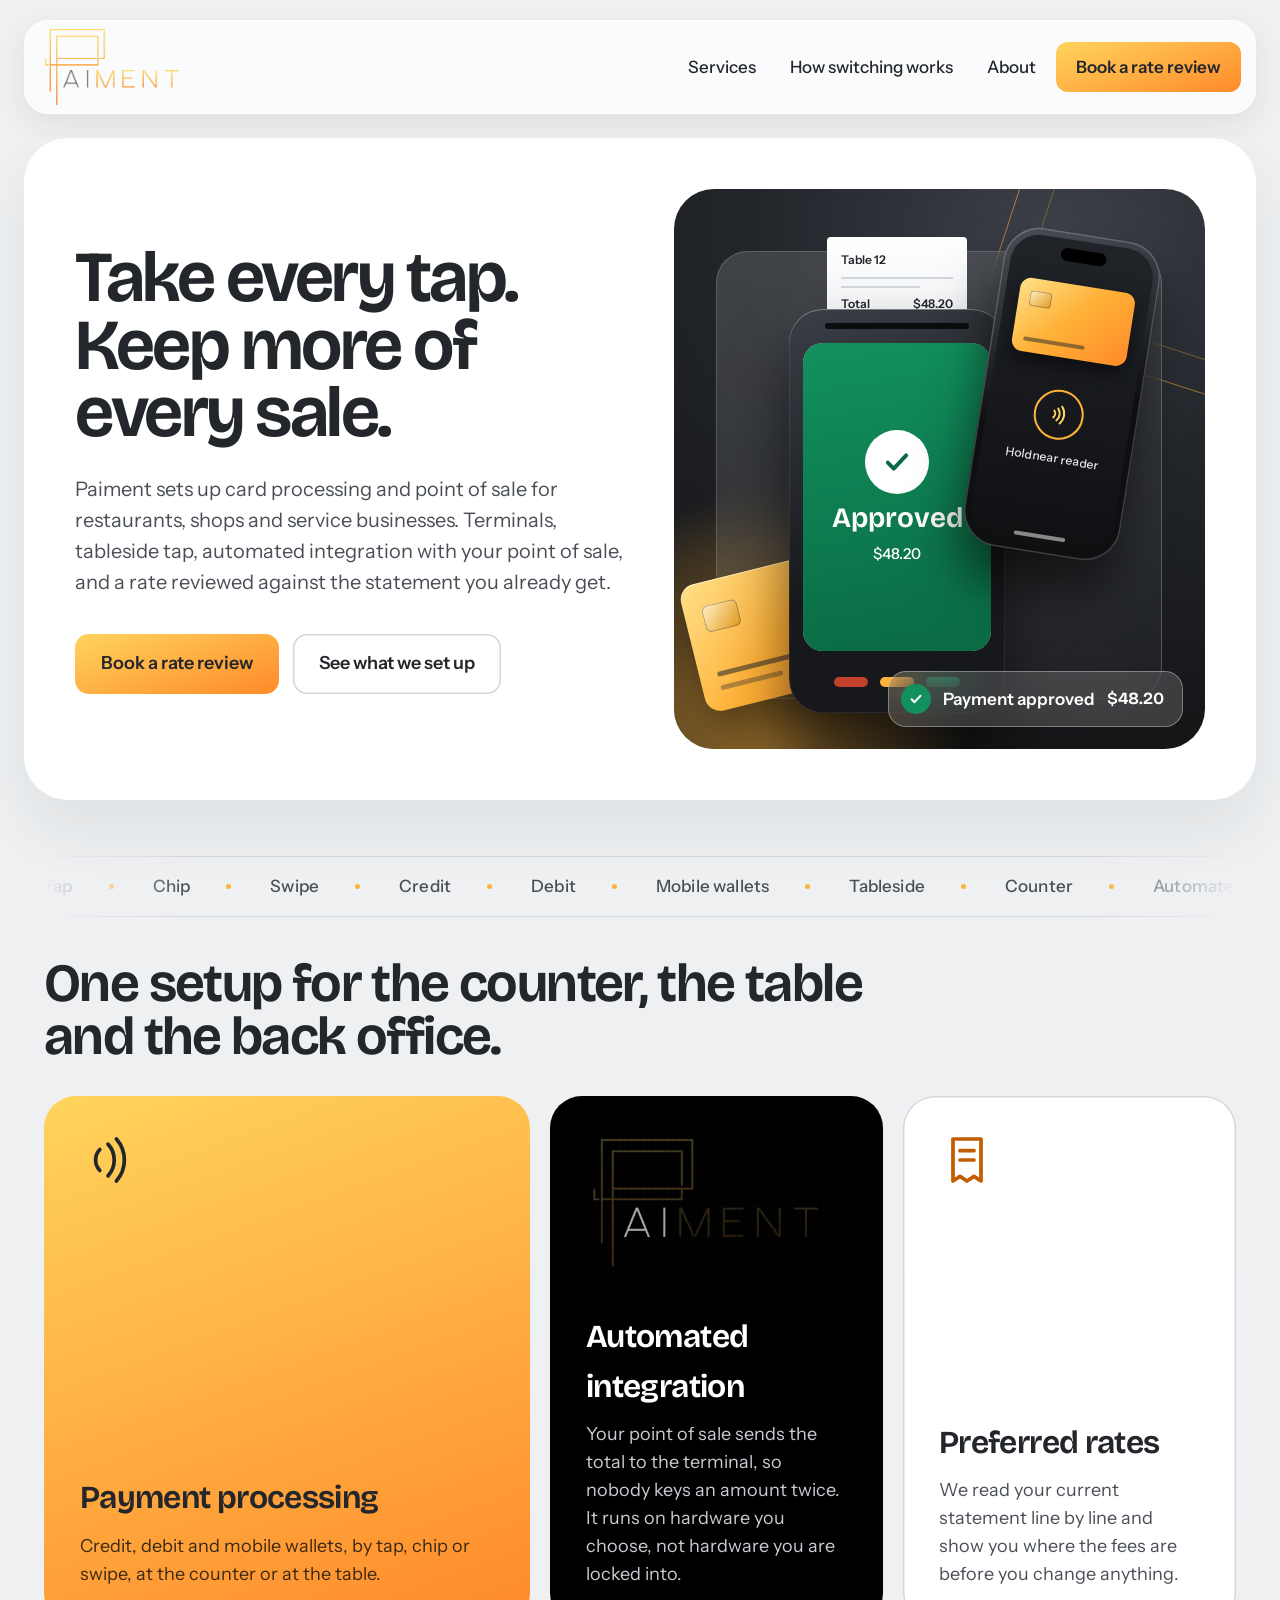
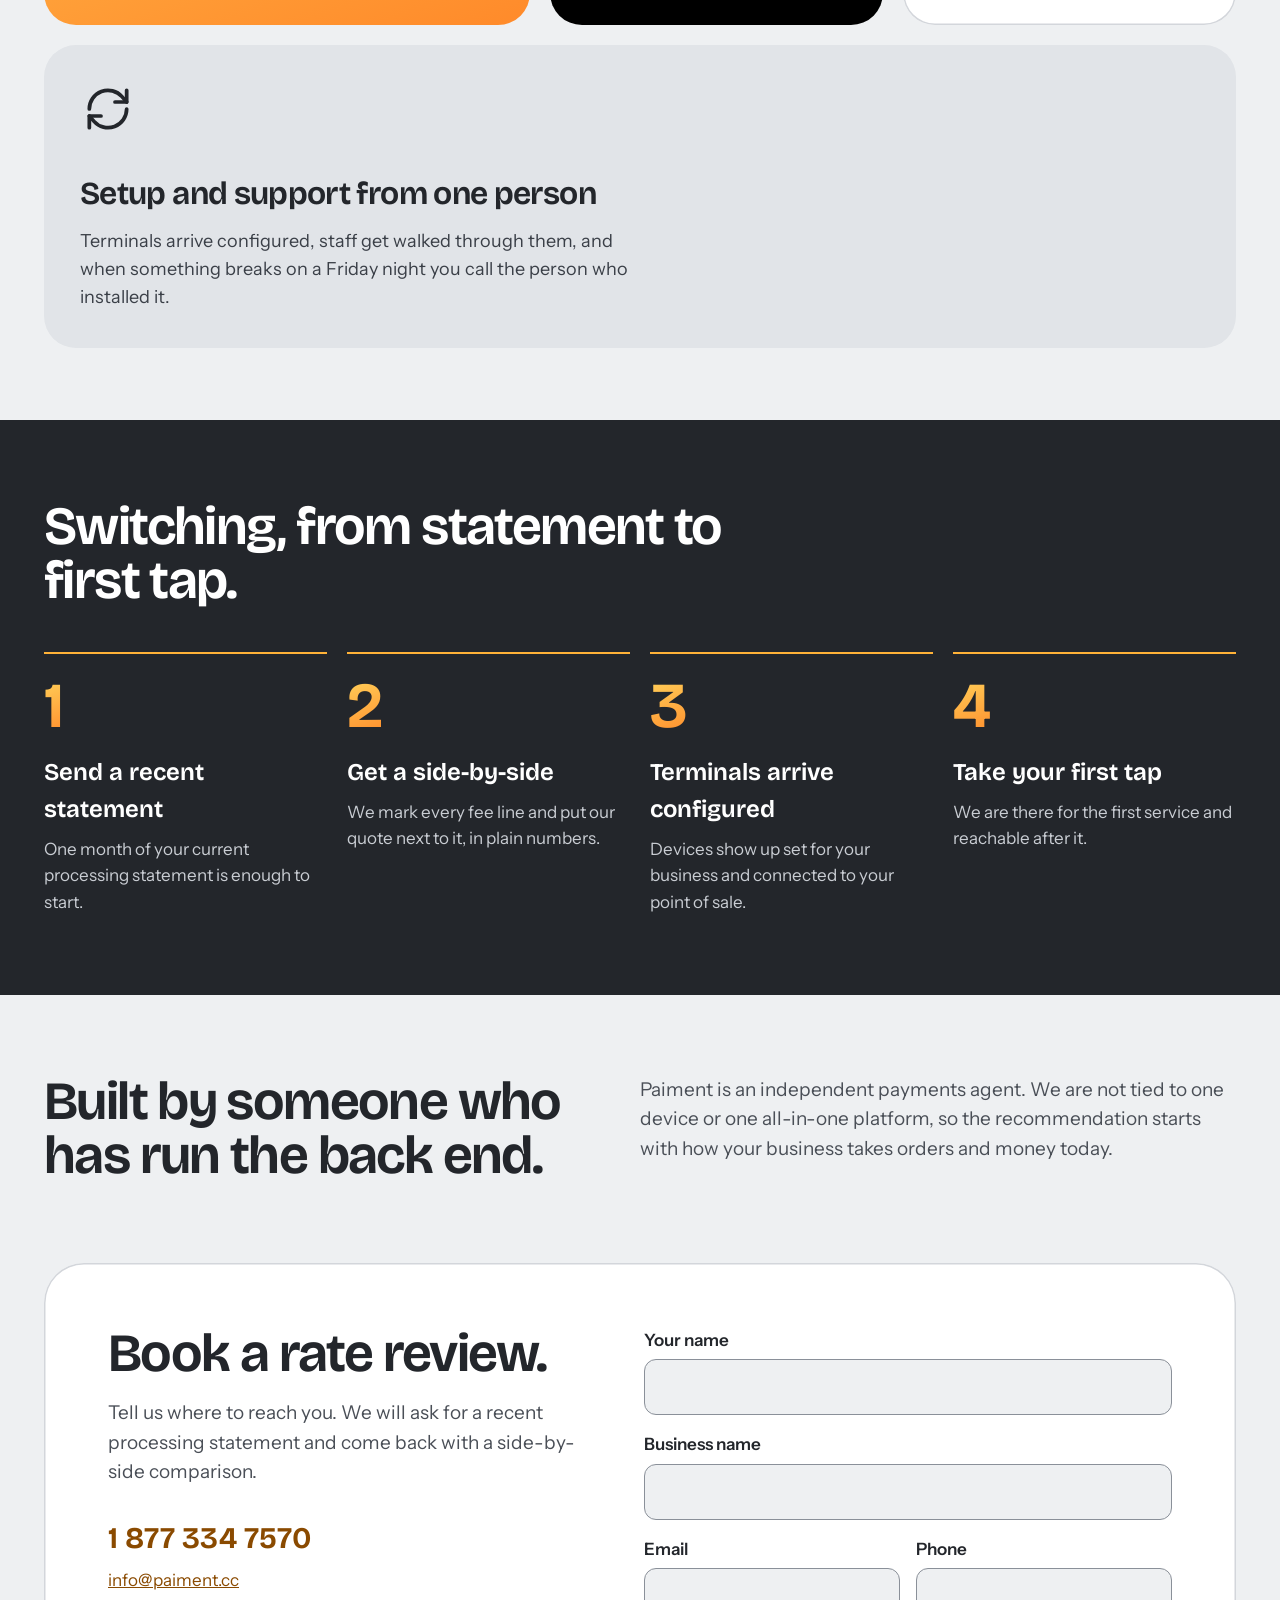
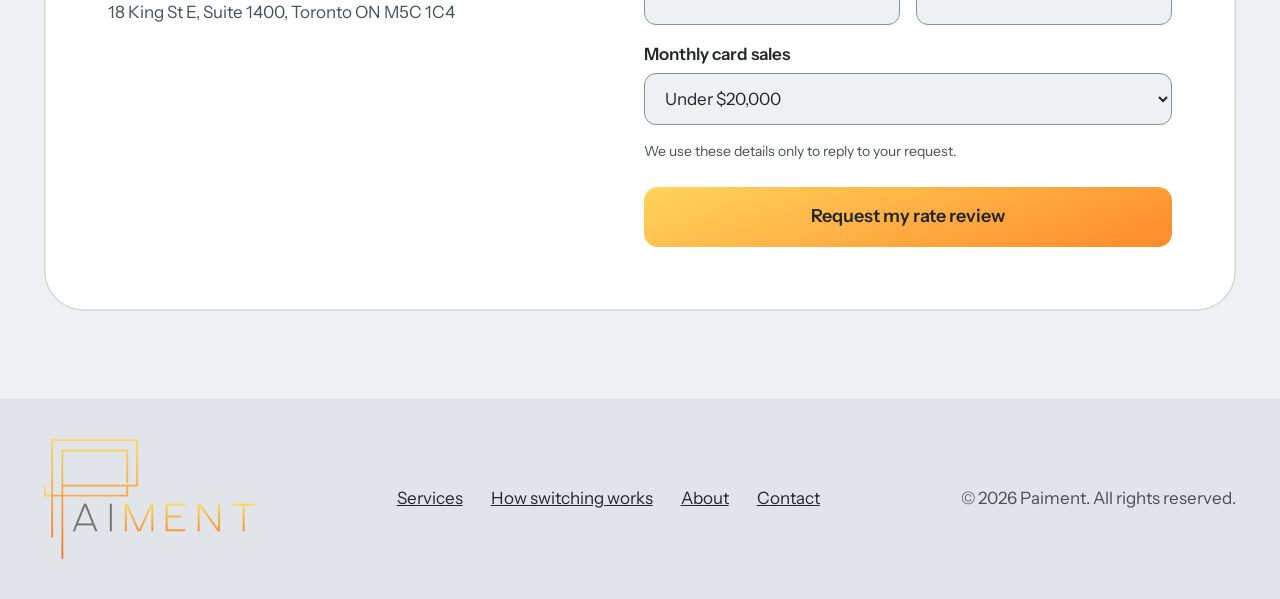
==== commit 21def2f4: "Add rights notice to footer (deploy test) Co-Authored-By: Claude Fable 5.2 <noreply@anthropic.com> C" ====
--- a/index.html
+++ b/index.html
@@ -295,7 +295,7 @@
 <a href="#about" style="color: #23262B; padding: 12px 10px">About</a>
 <a href="#contact" style="color: #23262B; padding: 12px 10px">Contact</a>
 </div>
-<div>© 2026 Paiment</div>
+<div>© 2026 Paiment. All rights reserved.</div>
 </div>
 </footer>
 
